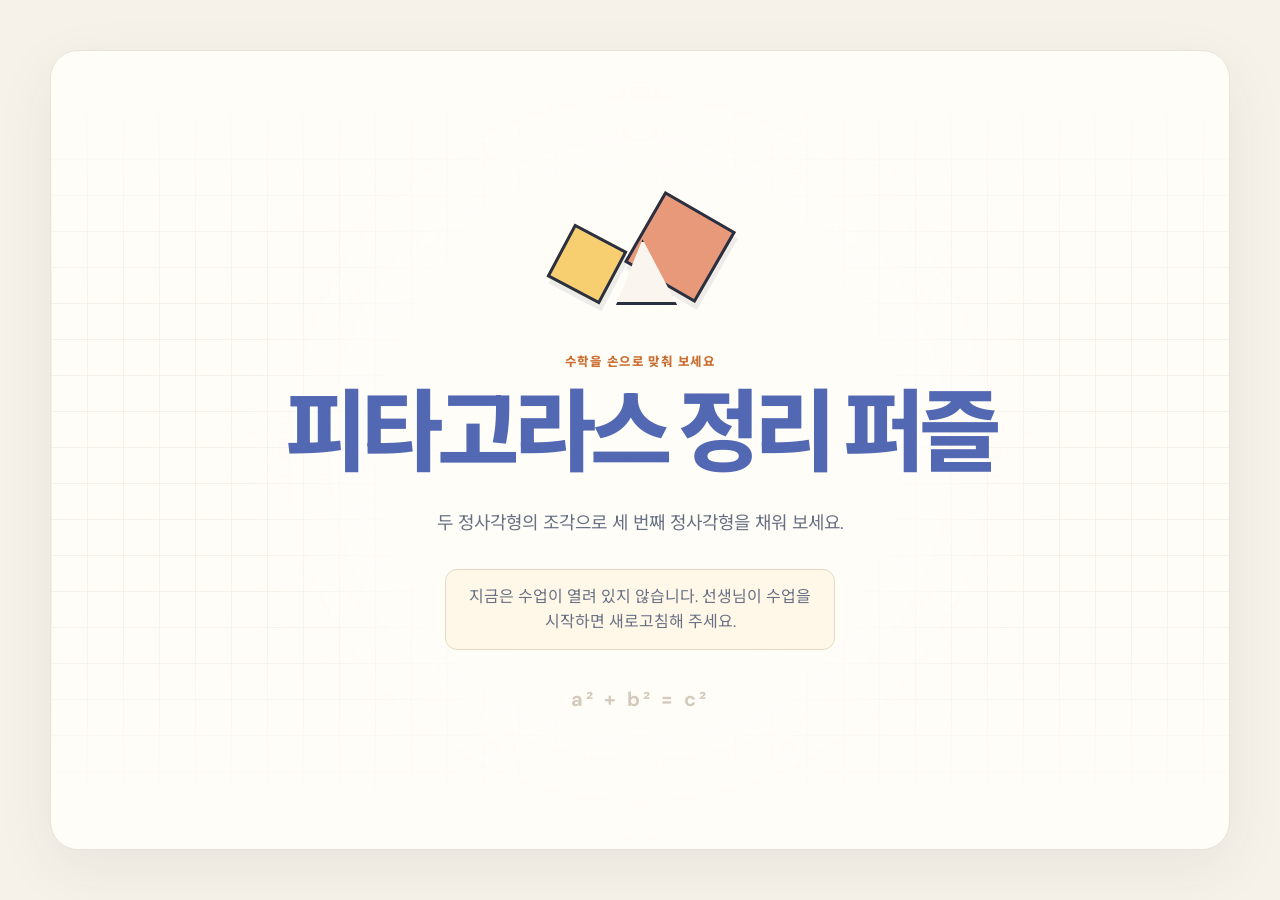
==== index.html @ e91949de "Add on-demand classroom publishing through local HTTPS tunnel" ====
<!doctype html>
<html lang="ko">
  <head>
    <meta charset="utf-8" />
    <meta name="viewport" content="width=device-width, initial-scale=1" />
    <meta name="theme-color" content="#f6f2ea" />
    <meta name="description" content="색 조각을 옮겨 피타고라스 정리를 완성하는 퍼즐 게임" />
    <title>피타고라스 정리 퍼즐</title>
    <link rel="stylesheet" href="styles.css?v=7" />
    <script src="ebs-levels.js?v=6" defer></script>
    <script src="script.js?v=7" defer></script>
    <script src="classroom.js?v=8" defer></script>
  </head>
  <body>
    <main class="app-shell">
      <section id="start-screen" class="screen start-screen" aria-labelledby="start-title">
        <div class="intro-art" aria-hidden="true">
          <span class="intro-square intro-square-small"></span>
          <span class="intro-square intro-square-large"></span>
          <span class="intro-triangle"></span>
        </div>
        <p class="eyebrow">수학을 손으로 맞춰 보세요</p>
        <h1 id="start-title">피타고라스 정리 퍼즐</h1>
        <p class="lead">두 정사각형의 조각으로 세 번째 정사각형을 채워 보세요.</p>
        <div id="role-actions" class="role-actions" hidden><button id="teacher-button" class="secondary-button" type="button">선생님</button><button id="student-button" class="primary-button" type="button">학생</button></div>
        <p id="classroom-unavailable" class="classroom-unavailable" hidden>지금은 수업이 열려 있지 않습니다. 선생님이 수업을 시작하면 새로고침해 주세요.</p>
        <p class="formula" aria-label="에이 제곱 더하기 비 제곱은 씨 제곱">a² + b² = c²</p>
      </section>

      <section id="teacher-login-screen" class="screen access-screen" aria-labelledby="teacher-login-title" hidden>
        <button class="icon-button access-back" data-back="start" type="button" aria-label="처음으로">←</button>
        <p class="eyebrow">선생님</p><h2 id="teacher-login-title">선생님 입장</h2>
        <form id="teacher-login-form" class="access-form"><label for="teacher-password">패스워드</label><input id="teacher-password" type="password" autocomplete="current-password" required /><p id="teacher-login-error" class="form-error" role="alert"></p><button class="primary-button" type="submit">확인</button></form>
      </section>

      <section id="teacher-code-screen" class="screen access-screen" aria-labelledby="teacher-code-title" hidden>
        <button id="teacher-code-logout" class="icon-button access-back" type="button" aria-label="로그아웃">←</button>
        <p class="eyebrow">수업 준비</p><h2 id="teacher-code-title">수업을 위한 숫자 네자리 코드를 생성해 주세요.</h2>
        <form id="teacher-code-form" class="access-form"><label for="teacher-code">수업 코드</label><input id="teacher-code" type="text" inputmode="numeric" pattern="[0-9]{4}" maxlength="4" autocomplete="off" placeholder="0000" required /><p id="teacher-code-error" class="form-error" role="alert"></p><button class="primary-button" type="submit">수업 시작</button></form>
      </section>

      <section id="teacher-dashboard-screen" class="screen dashboard-screen" aria-labelledby="dashboard-title" hidden>
        <header class="dashboard-header"><div><p class="eyebrow">선생님 화면</p><h2 id="dashboard-title">수업 접속 명단</h2></div><div class="dashboard-actions"><button id="change-code" class="secondary-button" type="button">새 수업 코드</button><button id="teacher-logout" class="secondary-button" type="button">로그아웃</button></div></header>
        <div class="class-code-card"><span>현재 수업 코드</span><strong id="dashboard-code">0000</strong></div>
        <p id="student-count" class="section-note" aria-live="polite">접속한 학생 0명</p>
        <ul id="student-roster" class="roster-list" aria-live="polite"></ul>
        <p id="roster-empty" class="empty-roster">학생이 코드를 입력하고 입장하면 이곳에 학번과 이름이 표시됩니다.</p>
        <p id="dashboard-error" class="form-error" role="alert"></p>
      </section>

      <section id="student-code-screen" class="screen access-screen" aria-labelledby="student-code-title" hidden>
        <button class="icon-button access-back" data-back="start" type="button" aria-label="처음으로">←</button>
        <p class="eyebrow">학생</p><h2 id="student-code-title">수업 코드를 입력해 주세요</h2>
        <form id="student-code-form" class="access-form"><label for="student-code">네 자리 숫자 코드</label><input id="student-code" type="text" inputmode="numeric" pattern="[0-9]{4}" maxlength="4" autocomplete="off" placeholder="0000" required /><p id="student-code-error" class="form-error" role="alert"></p><button class="primary-button" type="submit">다음</button></form>
      </section>

      <section id="student-name-screen" class="screen access-screen" aria-labelledby="student-name-title" hidden>
        <button class="icon-button access-back" data-back="studentCode" type="button" aria-label="코드 입력으로">←</button>
        <p class="eyebrow">학생 정보</p><h2 id="student-name-title">학번과 이름을 입력해주세요.<br />예) 20101 김대청</h2>
        <form id="student-name-form" class="access-form"><label for="student-name">학번과 이름</label><input id="student-name" type="text" maxlength="60" autocomplete="name" placeholder="20101 김대청" required /><p id="student-name-error" class="form-error" role="alert"></p><button class="primary-button" type="submit">확인</button></form>
      </section>

      <section id="select-screen" class="screen select-screen" aria-labelledby="select-title" hidden>
        <header class="screen-header">
          <button id="select-home" class="icon-button" type="button" aria-label="첫 화면으로">←</button>
          <div>
            <p class="eyebrow">아홉 가지 조각 맞추기</p>
            <h2 id="select-title">퍼즐 선택</h2>
          </div>
          <span class="header-spacer" aria-hidden="true"></span>
        </header>
        <p class="section-note">마음에 드는 조각 구성을 골라 시작하세요.</p>
        <h3 class="level-group-title">새로운 다각형 퍼즐</h3>
        <div class="level-grid" aria-label="새로운 다각형 퍼즐 목록">
          <button class="level-card" data-level="9" type="button"><span class="level-art" aria-hidden="true"></span><span class="level-label">다각형 01</span></button>
          <button class="level-card" data-level="10" type="button"><span class="level-art" aria-hidden="true"></span><span class="level-label">다각형 02</span></button>
          <button class="level-card" data-level="11" type="button"><span class="level-art" aria-hidden="true"></span><span class="level-label">다각형 03</span></button>
          <button class="level-card" data-level="12" type="button"><span class="level-art" aria-hidden="true"></span><span class="level-label">다각형 04</span></button>
          <button class="level-card" data-level="13" type="button"><span class="level-art" aria-hidden="true"></span><span class="level-label">다각형 05</span></button>
          <button class="level-card" data-level="14" type="button"><span class="level-art" aria-hidden="true"></span><span class="level-label">다각형 06</span></button>
          <button class="level-card" data-level="15" type="button"><span class="level-art" aria-hidden="true"></span><span class="level-label">다각형 07</span></button>
          <button class="level-card" data-level="16" type="button"><span class="level-art" aria-hidden="true"></span><span class="level-label">다각형 08</span></button>
          <button class="level-card" data-level="17" type="button"><span class="level-art" aria-hidden="true"></span><span class="level-label">다각형 09</span></button>
        </div>
        <h3 class="level-group-title older-levels" hidden>기존 퍼즐</h3>
        <div class="level-grid" aria-label="기존 퍼즐 목록" hidden>
          <button class="level-card" data-level="0" type="button"><span class="level-art" aria-hidden="true"></span><span class="level-label">퍼즐 01</span></button>
          <button class="level-card" data-level="1" type="button"><span class="level-art" aria-hidden="true"></span><span class="level-label">퍼즐 02</span></button>
          <button class="level-card" data-level="2" type="button"><span class="level-art" aria-hidden="true"></span><span class="level-label">퍼즐 03</span></button>
          <button class="level-card" data-level="3" type="button"><span class="level-art" aria-hidden="true"></span><span class="level-label">퍼즐 04</span></button>
          <button class="level-card" data-level="4" type="button"><span class="level-art" aria-hidden="true"></span><span class="level-label">퍼즐 05</span></button>
          <button class="level-card" data-level="5" type="button"><span class="level-art" aria-hidden="true"></span><span class="level-label">퍼즐 06</span></button>
          <button class="level-card" data-level="6" type="button"><span class="level-art" aria-hidden="true"></span><span class="level-label">퍼즐 07</span></button>
          <button class="level-card" data-level="7" type="button"><span class="level-art" aria-hidden="true"></span><span class="level-label">퍼즐 08</span></button>
          <button class="level-card" data-level="8" type="button"><span class="level-art" aria-hidden="true"></span><span class="level-label">퍼즐 09</span></button>
        </div>
      </section>

      <section id="game-screen" class="screen game-screen" aria-labelledby="game-title" hidden>
        <header class="game-toolbar">
          <div class="toolbar-group">
            <button id="game-home" class="icon-button" type="button" aria-label="첫 화면으로">←</button>
            <button id="game-levels" class="icon-button" type="button" aria-label="퍼즐 목록으로">▦</button>
          </div>
          <div class="game-heading">
            <p id="level-number" class="eyebrow">퍼즐 01</p>
            <h2 id="game-title">피타고라스 정리 퍼즐</h2>
          </div>
          <div class="toolbar-group toolbar-right">
            <span id="timer" class="timer" aria-label="경과 시간">00:00</span>
            <button id="game-reset" class="icon-button" type="button" aria-label="현재 퍼즐 다시 시작">↻</button>
          </div>
        </header>
        <p class="game-instruction">위의 색 조각을 아래 정사각형으로 끌어 놓으세요. 놓으면 방향이 자동으로 맞춰집니다.</p>
        <div class="puzzle-wrap">
          <svg id="puzzle-stage" class="puzzle-stage" viewBox="0 0 1000 700" role="img" aria-label="두 정사각형의 색 조각을 아래 빈 정사각형에 옮기는 퍼즐"></svg>
        </div>
        <p class="game-footnote">배치한 조각을 누르면 원래 위치로 돌아갑니다.</p>
        <p id="game-status" class="sr-only" aria-live="polite"></p>
      </section>
    </main>

    <dialog id="confirm-dialog" class="app-dialog" aria-labelledby="confirm-title">
      <h2 id="confirm-title">이동하시겠습니까?</h2>
      <p id="confirm-copy" class="dialog-copy"></p>
      <div class="dialog-actions">
        <button id="confirm-cancel" class="secondary-button" type="button">취소</button>
        <button id="confirm-accept" class="primary-button" type="button">이동</button>
      </div>
    </dialog>

    <dialog id="result-dialog" class="app-dialog result-dialog" aria-labelledby="result-title">
      <p class="result-symbol" aria-hidden="true">✓</p>
      <h2 id="result-title">퍼즐 완성!</h2>
      <p id="result-copy" class="dialog-copy"></p>
      <p class="result-equation">a² + b² = c²</p>
      <div class="dialog-actions">
        <button id="result-levels" class="secondary-button" type="button">다른 퍼즐</button>
        <button id="result-replay" class="primary-button" type="button">다시 하기</button>
      </div>
    </dialog>
  </body>
</html>
---- styles.css ----
@import url('https://fonts.googleapis.com/css2?family=DM+Sans:wght@400;500;600;700&family=Noto+Sans+KR:wght@400;500;600;700;800&display=swap');

:root {
  color-scheme: light;
  font-family: 'DM Sans', 'Noto Sans KR', sans-serif;
  color: #283042;
  background: #f6f2ea;
  font-synthesis: none;
  --ink: #283042;
  --muted: #687184;
  --orange: #e98643;
  --orange-dark: #ca6e31;
  --blue: #5268b3;
  --paper: #fffdf8;
  --line: #e4dfd6;
}

* { box-sizing: border-box; }

body { margin: 0; min-width: 320px; }

button, input { font: inherit; }

button { cursor: pointer; }

button:focus-visible, input:focus-visible { outline: 3px solid var(--blue); outline-offset: 3px; }

[hidden] { display: none !important; }

.app-shell { min-height: 100svh; padding: 28px; display: grid; place-items: center; }

.screen {
  width: min(1180px, 100%);
  min-height: min(800px, calc(100svh - 56px));
  background: var(--paper);
  border: 1px solid #e7e2da;
  border-radius: 28px;
  box-shadow: 0 18px 60px #37302a12;
  overflow: hidden;
}

.eyebrow { margin: 0; color: var(--orange-dark); font-size: .78rem; font-weight: 800; letter-spacing: .12em; }

.start-screen { position: relative; display: flex; flex-direction: column; align-items: center; justify-content: center; text-align: center; padding: 54px 24px; isolation: isolate; }

.start-screen::before {
  content: '';
  position: absolute;
  inset: 0;
  z-index: -2;
  background-image: linear-gradient(#e8e1d35e 1px, transparent 1px), linear-gradient(90deg, #e8e1d35e 1px, transparent 1px);
  background-size: 36px 36px;
  mask-image: linear-gradient(transparent 5%, #000 30%, #000 70%, transparent 95%);
}

.start-screen::after { content: ''; position: absolute; z-index: -1; width: min(680px, 80%); aspect-ratio: 1; border-radius: 50%; background: #fffdf8de; filter: blur(40px); }

.intro-art { position: relative; width: 192px; height: 132px; margin-bottom: 32px; }
.intro-square { position: absolute; display: block; border: 3px solid var(--ink); box-shadow: 5px 5px 0 #28304215; }
.intro-square-small { width: 60px; height: 60px; left: 13px; top: 46px; background: #f7cf70; transform: rotate(28deg); }
.intro-square-large { width: 82px; height: 82px; right: 15px; top: 18px; background: #e8997a; transform: rotate(30deg); }
.intro-triangle { position: absolute; left: 63px; top: 51px; width: 74px; height: 66px; background: #faf6ef; border: 3px solid var(--ink); clip-path: polygon(12% 100%, 95% 100%, 48% 0); }

.start-screen h1 { margin: 12px 0 0; color: var(--blue); font-size: clamp(3.1rem, 7vw, 5.6rem); line-height: 1.16; letter-spacing: -.065em; font-weight: 800; }
.lead { max-width: 460px; color: var(--muted); font-size: clamp(.98rem, 2vw, 1.12rem); line-height: 1.7; margin: 22px 0 30px; }
.formula { margin: 36px 0 0; color: #d4cabc; font-size: 1.25rem; font-weight: 700; letter-spacing: .15em; }

.primary-button, .secondary-button { border-radius: 12px; padding: 12px 23px; border: 1px solid transparent; min-height: 48px; font-weight: 800; transition: transform .15s, background .15s, box-shadow .15s; }
.primary-button { color: white; background: var(--orange); box-shadow: 0 5px 0 var(--orange-dark); }
.primary-button:hover { background: #ed9252; transform: translateY(-2px); }
.primary-button:active { transform: translateY(3px); box-shadow: 0 2px 0 var(--orange-dark); }
.secondary-button { color: var(--ink); background: #f2eee7; border-color: #e6ded3; }
.secondary-button:hover { background: #eae5dc; }
.start-screen .primary-button { min-width: 190px; font-size: 1.1rem; }
.start-screen .primary-button span { margin-left: 16px; }
.role-actions { display: flex; justify-content: center; gap: 12px; width: min(100%, 400px); }
.role-actions button { flex: 1; font-size: 1.08rem; }
.classroom-unavailable { max-width: 390px; margin: 0; padding: 14px 18px; border: 1px solid #e5d9c6; border-radius: 12px; background: #fff8e9; color: var(--muted); line-height: 1.6; }
.access-screen { position: relative; display: flex; flex-direction: column; align-items: center; justify-content: center; padding: 70px 24px; text-align: center; }
.access-back { position: absolute; top: 26px; left: 26px; }
.access-screen h2 { max-width: 560px; margin: 10px 0 26px; font-size: clamp(1.55rem, 4vw, 2.5rem); line-height: 1.35; letter-spacing: -.055em; }
.access-form { width: min(100%, 380px); display: flex; flex-direction: column; gap: 10px; text-align: left; }
.access-form label { font-weight: 800; }
.access-form input { width: 100%; min-height: 54px; border: 1px solid #d8d2c9; border-radius: 12px; padding: 12px 16px; background: #fff; color: var(--ink); font-size: 1.1rem; }
.access-form button { margin-top: 8px; }
.form-error { min-height: 1.3em; margin: 0; color: #b83b3b; font-size: .88rem; }
.dashboard-screen { padding: 42px clamp(18px, 5vw, 60px); }
.dashboard-header { display: flex; align-items: center; justify-content: space-between; gap: 20px; }
.dashboard-actions { display: flex; gap: 8px; }
.dashboard-header h2 { margin: 4px 0 0; font-size: clamp(1.8rem, 4vw, 2.8rem); letter-spacing: -.06em; }
.class-code-card { display: flex; align-items: center; justify-content: space-between; gap: 20px; margin: 35px 0 25px; padding: 18px 24px; border-radius: 18px; background: #fff1dd; color: #88531f; font-weight: 700; }
.class-code-card strong { font-size: clamp(1.8rem, 5vw, 3rem); letter-spacing: .12em; font-variant-numeric: tabular-nums; }
.dashboard-screen .section-note { text-align: left; margin: 0 0 15px; font-weight: 700; }
.roster-list { display: grid; grid-template-columns: repeat(auto-fill, minmax(190px, 1fr)); gap: 12px; margin: 0; padding: 0; list-style: none; }
.roster-list li { padding: 16px 18px; border: 1px solid var(--line); border-radius: 12px; background: #fff; font-weight: 700; overflow-wrap: anywhere; }
.empty-roster { padding: 36px 22px; border: 1px dashed #d4c7b8; border-radius: 16px; color: var(--muted); text-align: center; }

.select-screen { padding: 36px 50px 52px; }
.screen-header { display: grid; grid-template-columns: 48px 1fr 48px; align-items: center; gap: 18px; text-align: center; }
.screen-header h2 { margin: 3px 0 0; font-size: clamp(1.8rem, 4vw, 2.6rem); letter-spacing: -.06em; }
.section-note { text-align: center; color: var(--muted); margin: 16px 0 30px; }
.level-group-title { margin: 0 0 14px; color: var(--blue); font-size: 1.08rem; letter-spacing: -.04em; }
.older-levels { margin-top: 36px; }
.icon-button { display: inline-grid; place-items: center; width: 48px; height: 48px; border: 1px solid #edcaa9; border-radius: 12px; background: #fff6ea; color: var(--orange-dark); font-size: 1.65rem; font-weight: 700; line-height: 1; box-shadow: 0 3px 0 #f1dbc6; }
.icon-button:hover { background: #ffe8d0; }
.level-grid { display: grid; grid-template-columns: repeat(3, minmax(0, 1fr)); gap: 18px; }
.level-card { min-width: 0; padding: 12px 12px 15px; border: 1px solid var(--line); border-radius: 18px; background: #fff; color: var(--ink); box-shadow: 0 5px 0 #eae4da; transition: transform .18s, box-shadow .18s, border-color .18s; }
.level-card:hover { transform: translateY(-4px); border-color: var(--orange); box-shadow: 0 9px 0 #f0ded0; }
.level-card:active { transform: translateY(2px); box-shadow: 0 2px 0 #eae4da; }
.level-art { display: block; width: 100%; aspect-ratio: 2 / 1; border-radius: 11px; background: #faf9f5; overflow: hidden; }
.level-art svg { display: block; width: 100%; height: 100%; }
.level-label { display: block; margin-top: 11px; text-align: center; font-size: .95rem; font-weight: 800; }

.game-screen { display: flex; flex-direction: column; padding: 0 0 24px; }
.game-toolbar { display: grid; grid-template-columns: 1fr 1.3fr 1fr; align-items: center; gap: 12px; padding: 15px 22px; background: #f4c27a; border-bottom: 1px solid #e7af64; }
.toolbar-group { display: flex; align-items: center; gap: 9px; }
.toolbar-right { justify-content: flex-end; }
.game-toolbar .icon-button { width: 43px; height: 43px; background: #fff9ed; border-color: #f3dfbb; box-shadow: 0 2px 0 #d69855; font-size: 1.45rem; }
.game-heading { text-align: center; }
.game-heading .eyebrow { color: #855527; font-size: .7rem; }
.game-heading h2 { margin: 0; font-size: clamp(.9rem, 1.9vw, 1.2rem); letter-spacing: -.04em; }
.timer { display: inline-grid; place-items: center; min-width: 77px; min-height: 42px; padding: 0 8px; color: #845028; background: #fff9ed; border: 1px solid #f3dfbb; border-radius: 10px; font-weight: 800; font-variant-numeric: tabular-nums; }
.game-instruction, .game-footnote { text-align: center; color: var(--muted); line-height: 1.5; font-size: .91rem; }
.game-instruction { margin: 18px 16px 0; }
.game-footnote { margin: 8px 16px 0; font-size: .78rem; }
.puzzle-wrap { width: min(100%, 850px); margin: auto; padding: 5px 22px 0; }
.puzzle-stage { display: block; width: 100%; height: auto; touch-action: none; user-select: none; -webkit-user-select: none; }
.source-piece { cursor: grab; filter: drop-shadow(0 2px 1px #39342e2b); }
.source-piece:active, .source-piece.is-dragging { cursor: grabbing; filter: drop-shadow(0 10px 7px #39342e4a); }
.source-piece.near-target { opacity: .28; }
.exact-grid path { fill: none; stroke: #d9e0e3; stroke-width: 1.5; stroke-dasharray: 5 5; }
.exact-target { fill: #fff; stroke: #b7b7b7; stroke-width: 2.5; filter: drop-shadow(2px 5px 4px #0002); }
.exact-right-angle { fill: none; stroke: #e34d53; stroke-width: 3.5; stroke-linecap: square; stroke-linejoin: miter; pointer-events: none; }
.source-piece path { stroke: #fffdf8; stroke-width: 3; stroke-linejoin: round; }
.placed-piece { cursor: pointer; }
.placed-piece path { stroke: #fffdf8; stroke-width: 3; stroke-linejoin: round; }
.exact-piece path { stroke: #92632d; stroke-width: 4; stroke-linejoin: round; }
.target-cell { fill: #f8f6f1; stroke: #ded9d0; stroke-width: 1; }
.preview-cell { fill: #7a92ca66; stroke: #5268b3; stroke-width: 2; }
.preview-polygon { opacity: .82; stroke: #5268b3; stroke-width: 3; stroke-linejoin: round; filter: drop-shadow(0 2px 5px #5268b377); }

.app-dialog { width: min(430px, calc(100% - 28px)); max-height: calc(100svh - 28px); overflow: auto; padding: 30px; border: 1px solid var(--line); border-radius: 20px; box-shadow: 0 24px 70px #20202a3d; color: var(--ink); background: var(--paper); }
.app-dialog::backdrop { background: #1d26317a; backdrop-filter: blur(3px); }
.app-dialog h2 { margin: 5px 0 10px; letter-spacing: -.05em; font-size: 1.65rem; }
.dialog-copy { color: var(--muted); line-height: 1.6; margin: 0 0 20px; }
.field-label { display: block; font-weight: 700; margin-bottom: 7px; }
.app-dialog input { width: 100%; padding: 12px 14px; border: 1px solid #d8d2c9; border-radius: 10px; background: #fff; color: var(--ink); }
.field-help { margin: 8px 0 0; color: var(--muted); font-size: .78rem; }
.dialog-actions { display: flex; justify-content: flex-end; gap: 10px; margin-top: 25px; }
.dialog-actions button { flex: 1; }
.result-dialog { text-align: center; }
.result-symbol { display: inline-grid; place-items: center; width: 58px; height: 58px; margin: 0 0 12px; border-radius: 50%; background: #dff2e3; color: #31844e; font-size: 2rem; font-weight: 800; }
.result-equation { margin: 8px 0; color: var(--blue); font-size: 1.4rem; font-weight: 800; }

.sr-only { position: absolute; width: 1px; height: 1px; padding: 0; margin: -1px; overflow: hidden; clip: rect(0, 0, 0, 0); white-space: nowrap; border: 0; }

@media (max-width: 700px) {
  .dashboard-header { align-items: flex-start; }
  .dashboard-actions { flex-direction: column; }
  .dashboard-actions button { min-height: 40px; padding: 7px 10px; font-size: .77rem; }
  .app-shell { display: block; padding: 0; }
  .screen { width: 100%; min-height: 100svh; border: 0; border-radius: 0; box-shadow: none; }
  .select-screen { padding: 24px 14px 36px; }
  .level-grid { gap: 8px; }
  .level-card { padding: 5px 5px 9px; border-radius: 12px; box-shadow: 0 3px 0 #eae4da; }
  .level-art { aspect-ratio: 1.15 / 1; }
  .level-label { margin-top: 7px; font-size: .75rem; }
  .section-note { margin: 13px 0 22px; font-size: .86rem; }
  .level-group-title { margin-bottom: 10px; padding-left: 3px; font-size: .95rem; }
  .older-levels { margin-top: 27px; }
  .game-toolbar { grid-template-columns: auto 1fr auto; padding: 10px 9px; gap: 5px; }
  .toolbar-group { gap: 5px; }
  .game-toolbar .icon-button { width: 35px; height: 35px; border-radius: 8px; font-size: 1.16rem; }
  .game-heading h2 { display: none; }
  .game-heading .eyebrow { font-size: .75rem; }
  .timer { min-width: 58px; min-height: 35px; padding: 0 5px; font-size: .78rem; }
  .game-instruction { font-size: .82rem; margin-top: 13px; }
  .puzzle-wrap { width: 100%; padding: 0 5px; }
  .game-footnote { margin-top: 0; }
}

@media (max-width: 390px) {
  .screen-header { grid-template-columns: 42px 1fr 42px; }
  .screen-header .icon-button { width: 42px; height: 42px; }
  .level-label { font-size: .7rem; }
}

@media (prefers-reduced-motion: reduce) {
  *, *::before, *::after { scroll-behavior: auto !important; transition-duration: .01ms !important; animation-duration: .01ms !important; }
}
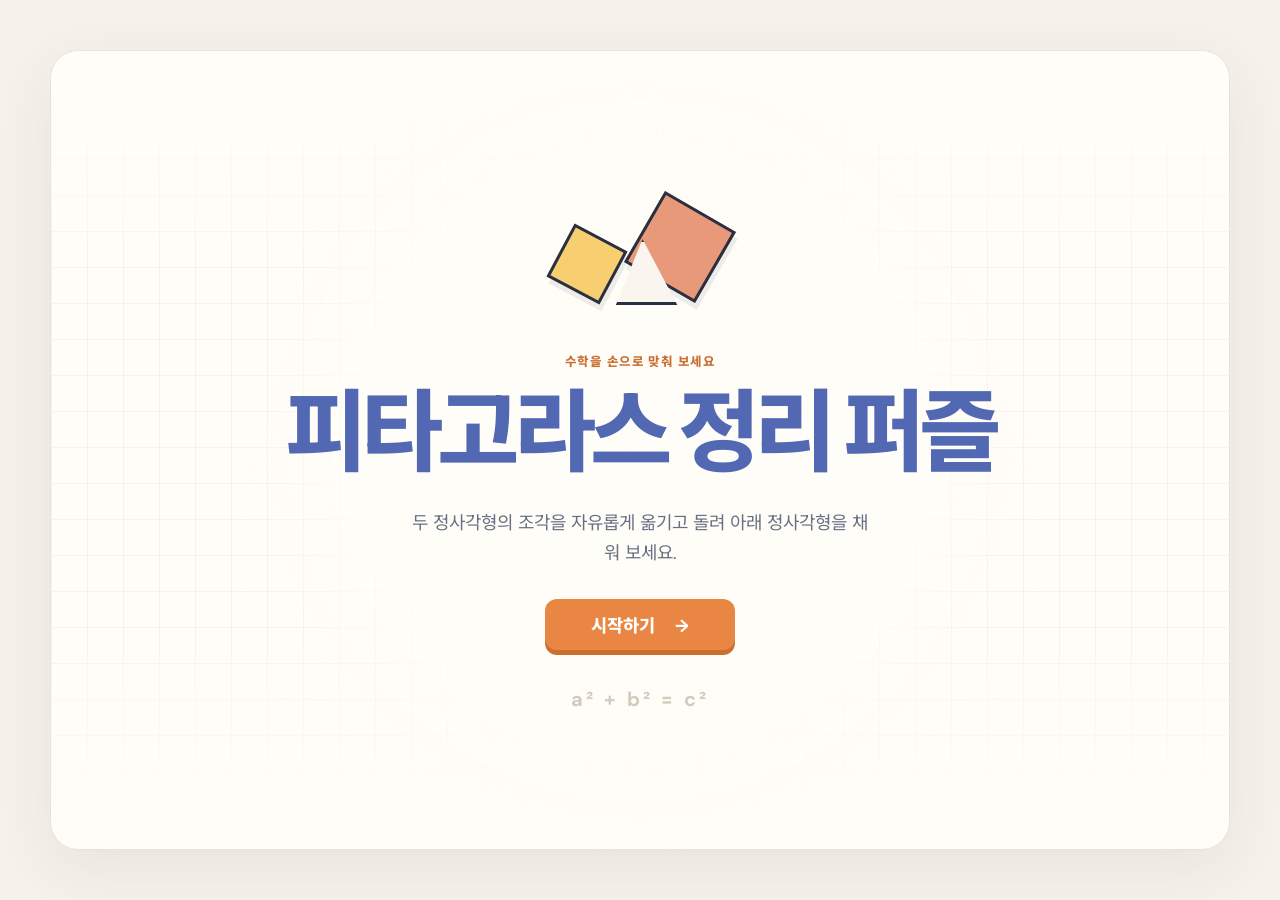
==== commit aa6b744d: "Build manual polygon puzzle and Drive submissions" ====
--- a/index.html
+++ b/index.html
@@ -4,12 +4,12 @@
     <meta charset="utf-8" />
     <meta name="viewport" content="width=device-width, initial-scale=1" />
     <meta name="theme-color" content="#f6f2ea" />
-    <meta name="description" content="색 조각을 옮겨 피타고라스 정리를 완성하는 퍼즐 게임" />
+    <meta name="description" content="조각을 직접 옮기고 돌려 피타고라스 정리를 완성하는 퍼즐" />
     <title>피타고라스 정리 퍼즐</title>
-    <link rel="stylesheet" href="styles.css?v=7" />
+    <link rel="stylesheet" href="styles.css?v=9" />
     <script src="ebs-levels.js?v=6" defer></script>
-    <script src="script.js?v=7" defer></script>
-    <script src="classroom.js?v=8" defer></script>
+    <script src="submission-config.js?v=1" defer></script>
+    <script src="script.js?v=9" defer></script>
   </head>
   <body>
     <main class="app-shell">
@@ -21,69 +21,19 @@
         </div>
         <p class="eyebrow">수학을 손으로 맞춰 보세요</p>
         <h1 id="start-title">피타고라스 정리 퍼즐</h1>
-        <p class="lead">두 정사각형의 조각으로 세 번째 정사각형을 채워 보세요.</p>
-        <div id="role-actions" class="role-actions" hidden><button id="teacher-button" class="secondary-button" type="button">선생님</button><button id="student-button" class="primary-button" type="button">학생</button></div>
-        <p id="classroom-unavailable" class="classroom-unavailable" hidden>지금은 수업이 열려 있지 않습니다. 선생님이 수업을 시작하면 새로고침해 주세요.</p>
+        <p class="lead">두 정사각형의 조각을 자유롭게 옮기고 돌려 아래 정사각형을 채워 보세요.</p>
+        <button id="start-button" class="primary-button" type="button">시작하기 <span aria-hidden="true">→</span></button>
         <p class="formula" aria-label="에이 제곱 더하기 비 제곱은 씨 제곱">a² + b² = c²</p>
-      </section>
-
-      <section id="teacher-login-screen" class="screen access-screen" aria-labelledby="teacher-login-title" hidden>
-        <button class="icon-button access-back" data-back="start" type="button" aria-label="처음으로">←</button>
-        <p class="eyebrow">선생님</p><h2 id="teacher-login-title">선생님 입장</h2>
-        <form id="teacher-login-form" class="access-form"><label for="teacher-password">패스워드</label><input id="teacher-password" type="password" autocomplete="current-password" required /><p id="teacher-login-error" class="form-error" role="alert"></p><button class="primary-button" type="submit">확인</button></form>
-      </section>
-
-      <section id="teacher-code-screen" class="screen access-screen" aria-labelledby="teacher-code-title" hidden>
-        <button id="teacher-code-logout" class="icon-button access-back" type="button" aria-label="로그아웃">←</button>
-        <p class="eyebrow">수업 준비</p><h2 id="teacher-code-title">수업을 위한 숫자 네자리 코드를 생성해 주세요.</h2>
-        <form id="teacher-code-form" class="access-form"><label for="teacher-code">수업 코드</label><input id="teacher-code" type="text" inputmode="numeric" pattern="[0-9]{4}" maxlength="4" autocomplete="off" placeholder="0000" required /><p id="teacher-code-error" class="form-error" role="alert"></p><button class="primary-button" type="submit">수업 시작</button></form>
-      </section>
-
-      <section id="teacher-dashboard-screen" class="screen dashboard-screen" aria-labelledby="dashboard-title" hidden>
-        <header class="dashboard-header"><div><p class="eyebrow">선생님 화면</p><h2 id="dashboard-title">수업 접속 명단</h2></div><div class="dashboard-actions"><button id="change-code" class="secondary-button" type="button">새 수업 코드</button><button id="teacher-logout" class="secondary-button" type="button">로그아웃</button></div></header>
-        <div class="class-code-card"><span>현재 수업 코드</span><strong id="dashboard-code">0000</strong></div>
-        <p id="student-count" class="section-note" aria-live="polite">접속한 학생 0명</p>
-        <ul id="student-roster" class="roster-list" aria-live="polite"></ul>
-        <p id="roster-empty" class="empty-roster">학생이 코드를 입력하고 입장하면 이곳에 학번과 이름이 표시됩니다.</p>
-        <p id="dashboard-error" class="form-error" role="alert"></p>
-      </section>
-
-      <section id="student-code-screen" class="screen access-screen" aria-labelledby="student-code-title" hidden>
-        <button class="icon-button access-back" data-back="start" type="button" aria-label="처음으로">←</button>
-        <p class="eyebrow">학생</p><h2 id="student-code-title">수업 코드를 입력해 주세요</h2>
-        <form id="student-code-form" class="access-form"><label for="student-code">네 자리 숫자 코드</label><input id="student-code" type="text" inputmode="numeric" pattern="[0-9]{4}" maxlength="4" autocomplete="off" placeholder="0000" required /><p id="student-code-error" class="form-error" role="alert"></p><button class="primary-button" type="submit">다음</button></form>
-      </section>
-
-      <section id="student-name-screen" class="screen access-screen" aria-labelledby="student-name-title" hidden>
-        <button class="icon-button access-back" data-back="studentCode" type="button" aria-label="코드 입력으로">←</button>
-        <p class="eyebrow">학생 정보</p><h2 id="student-name-title">학번과 이름을 입력해주세요.<br />예) 20101 김대청</h2>
-        <form id="student-name-form" class="access-form"><label for="student-name">학번과 이름</label><input id="student-name" type="text" maxlength="60" autocomplete="name" placeholder="20101 김대청" required /><p id="student-name-error" class="form-error" role="alert"></p><button class="primary-button" type="submit">확인</button></form>
       </section>
 
       <section id="select-screen" class="screen select-screen" aria-labelledby="select-title" hidden>
         <header class="screen-header">
           <button id="select-home" class="icon-button" type="button" aria-label="첫 화면으로">←</button>
-          <div>
-            <p class="eyebrow">아홉 가지 조각 맞추기</p>
-            <h2 id="select-title">퍼즐 선택</h2>
-          </div>
+          <div><p class="eyebrow">아홉 가지 조각 맞추기</p><h2 id="select-title">퍼즐 선택</h2></div>
           <span class="header-spacer" aria-hidden="true"></span>
         </header>
-        <p class="section-note">마음에 드는 조각 구성을 골라 시작하세요.</p>
-        <h3 class="level-group-title">새로운 다각형 퍼즐</h3>
-        <div class="level-grid" aria-label="새로운 다각형 퍼즐 목록">
-          <button class="level-card" data-level="9" type="button"><span class="level-art" aria-hidden="true"></span><span class="level-label">다각형 01</span></button>
-          <button class="level-card" data-level="10" type="button"><span class="level-art" aria-hidden="true"></span><span class="level-label">다각형 02</span></button>
-          <button class="level-card" data-level="11" type="button"><span class="level-art" aria-hidden="true"></span><span class="level-label">다각형 03</span></button>
-          <button class="level-card" data-level="12" type="button"><span class="level-art" aria-hidden="true"></span><span class="level-label">다각형 04</span></button>
-          <button class="level-card" data-level="13" type="button"><span class="level-art" aria-hidden="true"></span><span class="level-label">다각형 05</span></button>
-          <button class="level-card" data-level="14" type="button"><span class="level-art" aria-hidden="true"></span><span class="level-label">다각형 06</span></button>
-          <button class="level-card" data-level="15" type="button"><span class="level-art" aria-hidden="true"></span><span class="level-label">다각형 07</span></button>
-          <button class="level-card" data-level="16" type="button"><span class="level-art" aria-hidden="true"></span><span class="level-label">다각형 08</span></button>
-          <button class="level-card" data-level="17" type="button"><span class="level-art" aria-hidden="true"></span><span class="level-label">다각형 09</span></button>
-        </div>
-        <h3 class="level-group-title older-levels" hidden>기존 퍼즐</h3>
-        <div class="level-grid" aria-label="기존 퍼즐 목록" hidden>
+        <p class="section-note">퍼즐을 골라 조각을 직접 배치해 보세요.</p>
+        <div class="level-grid" aria-label="퍼즐 목록">
           <button class="level-card" data-level="0" type="button"><span class="level-art" aria-hidden="true"></span><span class="level-label">퍼즐 01</span></button>
           <button class="level-card" data-level="1" type="button"><span class="level-art" aria-hidden="true"></span><span class="level-label">퍼즐 02</span></button>
           <button class="level-card" data-level="2" type="button"><span class="level-art" aria-hidden="true"></span><span class="level-label">퍼즐 03</span></button>
@@ -98,24 +48,21 @@
 
       <section id="game-screen" class="screen game-screen" aria-labelledby="game-title" hidden>
         <header class="game-toolbar">
-          <div class="toolbar-group">
-            <button id="game-home" class="icon-button" type="button" aria-label="첫 화면으로">←</button>
-            <button id="game-levels" class="icon-button" type="button" aria-label="퍼즐 목록으로">▦</button>
-          </div>
-          <div class="game-heading">
-            <p id="level-number" class="eyebrow">퍼즐 01</p>
-            <h2 id="game-title">피타고라스 정리 퍼즐</h2>
-          </div>
-          <div class="toolbar-group toolbar-right">
-            <span id="timer" class="timer" aria-label="경과 시간">00:00</span>
-            <button id="game-reset" class="icon-button" type="button" aria-label="현재 퍼즐 다시 시작">↻</button>
-          </div>
+          <div class="toolbar-group"><button id="game-levels" class="icon-button" type="button" aria-label="퍼즐 목록으로">←</button></div>
+          <div class="game-heading"><p id="level-number" class="eyebrow">퍼즐 01</p><h2 id="game-title">피타고라스 정리 퍼즐</h2></div>
+          <div class="toolbar-group toolbar-right"><span id="timer" class="timer" aria-label="경과 시간">00:00</span><button id="game-reset" class="icon-button" type="button" aria-label="현재 퍼즐 다시 시작">↻</button></div>
         </header>
-        <p class="game-instruction">위의 색 조각을 아래 정사각형으로 끌어 놓으세요. 놓으면 방향이 자동으로 맞춰집니다.</p>
-        <div class="puzzle-wrap">
-          <svg id="puzzle-stage" class="puzzle-stage" viewBox="0 0 1000 700" role="img" aria-label="두 정사각형의 색 조각을 아래 빈 정사각형에 옮기는 퍼즐"></svg>
+        <p class="game-instruction">조각을 누른 채 끌어서 이동하세요. 조각을 선택한 뒤 아래 버튼으로 직접 회전할 수 있습니다.</p>
+        <div class="puzzle-wrap"><svg id="puzzle-stage" class="puzzle-stage" viewBox="-325 -280 650 720" role="img" aria-label="색 조각을 자유롭게 움직여 아래 정사각형을 채우는 퍼즐"></svg></div>
+        <div class="piece-controls" aria-label="선택한 조각 조정">
+          <span id="selected-piece-label" class="selected-piece-label">조각을 선택하세요</span>
+          <button id="rotate-left" class="secondary-button" type="button" disabled>↶ 15°</button>
+          <button id="rotate-left-fine" class="secondary-button fine-rotate" type="button" disabled>↶ 1°</button>
+          <button id="rotate-right-fine" class="secondary-button fine-rotate" type="button" disabled>1° ↷</button>
+          <button id="rotate-right" class="secondary-button" type="button" disabled>15° ↷</button>
         </div>
-        <p class="game-footnote">배치한 조각을 누르면 원래 위치로 돌아갑니다.</p>
+        <p class="game-footnote">선택한 조각은 방향키로 조금씩 이동할 수 있습니다. 스냅과 자동 완성 판정은 없습니다.</p>
+        <button id="submit-button" class="primary-button submit-button" type="button">현재 퍼즐 제출하기</button>
         <p id="game-status" class="sr-only" aria-live="polite"></p>
       </section>
     </main>
@@ -123,21 +70,24 @@
     <dialog id="confirm-dialog" class="app-dialog" aria-labelledby="confirm-title">
       <h2 id="confirm-title">이동하시겠습니까?</h2>
       <p id="confirm-copy" class="dialog-copy"></p>
-      <div class="dialog-actions">
-        <button id="confirm-cancel" class="secondary-button" type="button">취소</button>
-        <button id="confirm-accept" class="primary-button" type="button">이동</button>
-      </div>
+      <div class="dialog-actions"><button id="confirm-cancel" class="secondary-button" type="button">취소</button><button id="confirm-accept" class="primary-button" type="button">이동</button></div>
     </dialog>
 
-    <dialog id="result-dialog" class="app-dialog result-dialog" aria-labelledby="result-title">
-      <p class="result-symbol" aria-hidden="true">✓</p>
-      <h2 id="result-title">퍼즐 완성!</h2>
-      <p id="result-copy" class="dialog-copy"></p>
-      <p class="result-equation">a² + b² = c²</p>
-      <div class="dialog-actions">
-        <button id="result-levels" class="secondary-button" type="button">다른 퍼즐</button>
-        <button id="result-replay" class="primary-button" type="button">다시 하기</button>
-      </div>
+    <dialog id="submit-dialog" class="app-dialog" aria-labelledby="submit-title">
+      <h2 id="submit-title">퍼즐 제출</h2>
+      <p class="dialog-copy">현재 퍼즐 영역을 이미지로 제출합니다. 제출할 때마다 학번을 입력해 주세요.</p>
+      <form id="submit-form">
+        <label class="field-label" for="student-number">학번</label>
+        <input id="student-number" type="text" inputmode="numeric" pattern="[0-9]{1,12}" maxlength="12" autocomplete="off" placeholder="예) 20101" required />
+        <p id="submit-file-name" class="field-help"></p><p id="submit-error" class="form-error" role="alert"></p>
+        <div class="dialog-actions"><button id="submit-cancel" class="secondary-button" type="button">취소</button><button id="submit-confirm" class="primary-button" type="submit">드라이브에 제출</button></div>
+      </form>
+    </dialog>
+
+    <dialog id="submitted-dialog" class="app-dialog result-dialog" aria-labelledby="submitted-title">
+      <p class="result-symbol" aria-hidden="true">✓</p><h2 id="submitted-title">제출 완료</h2>
+      <p id="submitted-copy" class="dialog-copy"></p>
+      <div class="dialog-actions"><button id="submitted-close" class="primary-button" type="button">퍼즐로 돌아가기</button></div>
     </dialog>
   </body>
 </html>
--- a/styles.css
+++ b/styles.css
@@ -18,6 +18,10 @@
 * { box-sizing: border-box; }
 
 body { margin: 0; min-width: 320px; }
+.upload-wait-page { min-height: 100svh; display: grid; place-items: center; padding: 24px; }
+.upload-wait-card { max-width: 450px; padding: 32px; border: 1px solid var(--line); border-radius: 20px; background: var(--paper); box-shadow: 0 18px 60px #37302a12; }
+.upload-wait-card h1 { margin: 0 0 12px; font-size: 1.5rem; }
+.upload-wait-card p { margin: 0; color: var(--muted); line-height: 1.6; }
 
 button, input { font: inherit; }
 
@@ -73,34 +77,20 @@
 .secondary-button:hover { background: #eae5dc; }
 .start-screen .primary-button { min-width: 190px; font-size: 1.1rem; }
 .start-screen .primary-button span { margin-left: 16px; }
-.role-actions { display: flex; justify-content: center; gap: 12px; width: min(100%, 400px); }
-.role-actions button { flex: 1; font-size: 1.08rem; }
-.classroom-unavailable { max-width: 390px; margin: 0; padding: 14px 18px; border: 1px solid #e5d9c6; border-radius: 12px; background: #fff8e9; color: var(--muted); line-height: 1.6; }
-.access-screen { position: relative; display: flex; flex-direction: column; align-items: center; justify-content: center; padding: 70px 24px; text-align: center; }
-.access-back { position: absolute; top: 26px; left: 26px; }
-.access-screen h2 { max-width: 560px; margin: 10px 0 26px; font-size: clamp(1.55rem, 4vw, 2.5rem); line-height: 1.35; letter-spacing: -.055em; }
-.access-form { width: min(100%, 380px); display: flex; flex-direction: column; gap: 10px; text-align: left; }
-.access-form label { font-weight: 800; }
-.access-form input { width: 100%; min-height: 54px; border: 1px solid #d8d2c9; border-radius: 12px; padding: 12px 16px; background: #fff; color: var(--ink); font-size: 1.1rem; }
-.access-form button { margin-top: 8px; }
+.piece-controls { display: flex; align-items: center; justify-content: center; flex-wrap: wrap; gap: 8px; padding: 0 16px; }
+.selected-piece-label { min-width: 115px; color: var(--blue); font-weight: 800; text-align: center; }
+.piece-controls button { min-height: 42px; padding: 8px 14px; }
+.piece-controls button:disabled, .submit-button:disabled { cursor: not-allowed; opacity: .45; box-shadow: none; transform: none; }
+.source-piece.is-selected > path { filter: drop-shadow(0 3px 5px #5268b388); }
+.rotation-ui circle { cursor: alias; }
+.submit-button { align-self: center; margin-top: 16px; }
+.game-footnote { margin-top: 12px; }
 .form-error { min-height: 1.3em; margin: 0; color: #b83b3b; font-size: .88rem; }
-.dashboard-screen { padding: 42px clamp(18px, 5vw, 60px); }
-.dashboard-header { display: flex; align-items: center; justify-content: space-between; gap: 20px; }
-.dashboard-actions { display: flex; gap: 8px; }
-.dashboard-header h2 { margin: 4px 0 0; font-size: clamp(1.8rem, 4vw, 2.8rem); letter-spacing: -.06em; }
-.class-code-card { display: flex; align-items: center; justify-content: space-between; gap: 20px; margin: 35px 0 25px; padding: 18px 24px; border-radius: 18px; background: #fff1dd; color: #88531f; font-weight: 700; }
-.class-code-card strong { font-size: clamp(1.8rem, 5vw, 3rem); letter-spacing: .12em; font-variant-numeric: tabular-nums; }
-.dashboard-screen .section-note { text-align: left; margin: 0 0 15px; font-weight: 700; }
-.roster-list { display: grid; grid-template-columns: repeat(auto-fill, minmax(190px, 1fr)); gap: 12px; margin: 0; padding: 0; list-style: none; }
-.roster-list li { padding: 16px 18px; border: 1px solid var(--line); border-radius: 12px; background: #fff; font-weight: 700; overflow-wrap: anywhere; }
-.empty-roster { padding: 36px 22px; border: 1px dashed #d4c7b8; border-radius: 16px; color: var(--muted); text-align: center; }
 
 .select-screen { padding: 36px 50px 52px; }
 .screen-header { display: grid; grid-template-columns: 48px 1fr 48px; align-items: center; gap: 18px; text-align: center; }
 .screen-header h2 { margin: 3px 0 0; font-size: clamp(1.8rem, 4vw, 2.6rem); letter-spacing: -.06em; }
 .section-note { text-align: center; color: var(--muted); margin: 16px 0 30px; }
-.level-group-title { margin: 0 0 14px; color: var(--blue); font-size: 1.08rem; letter-spacing: -.04em; }
-.older-levels { margin-top: 36px; }
 .icon-button { display: inline-grid; place-items: center; width: 48px; height: 48px; border: 1px solid #edcaa9; border-radius: 12px; background: #fff6ea; color: var(--orange-dark); font-size: 1.65rem; font-weight: 700; line-height: 1; box-shadow: 0 3px 0 #f1dbc6; }
 .icon-button:hover { background: #ffe8d0; }
 .level-grid { display: grid; grid-template-columns: repeat(3, minmax(0, 1fr)); gap: 18px; }
@@ -127,17 +117,6 @@
 .puzzle-stage { display: block; width: 100%; height: auto; touch-action: none; user-select: none; -webkit-user-select: none; }
 .source-piece { cursor: grab; filter: drop-shadow(0 2px 1px #39342e2b); }
 .source-piece:active, .source-piece.is-dragging { cursor: grabbing; filter: drop-shadow(0 10px 7px #39342e4a); }
-.source-piece.near-target { opacity: .28; }
-.exact-grid path { fill: none; stroke: #d9e0e3; stroke-width: 1.5; stroke-dasharray: 5 5; }
-.exact-target { fill: #fff; stroke: #b7b7b7; stroke-width: 2.5; filter: drop-shadow(2px 5px 4px #0002); }
-.exact-right-angle { fill: none; stroke: #e34d53; stroke-width: 3.5; stroke-linecap: square; stroke-linejoin: miter; pointer-events: none; }
-.source-piece path { stroke: #fffdf8; stroke-width: 3; stroke-linejoin: round; }
-.placed-piece { cursor: pointer; }
-.placed-piece path { stroke: #fffdf8; stroke-width: 3; stroke-linejoin: round; }
-.exact-piece path { stroke: #92632d; stroke-width: 4; stroke-linejoin: round; }
-.target-cell { fill: #f8f6f1; stroke: #ded9d0; stroke-width: 1; }
-.preview-cell { fill: #7a92ca66; stroke: #5268b3; stroke-width: 2; }
-.preview-polygon { opacity: .82; stroke: #5268b3; stroke-width: 3; stroke-linejoin: round; filter: drop-shadow(0 2px 5px #5268b377); }
 
 .app-dialog { width: min(430px, calc(100% - 28px)); max-height: calc(100svh - 28px); overflow: auto; padding: 30px; border: 1px solid var(--line); border-radius: 20px; box-shadow: 0 24px 70px #20202a3d; color: var(--ink); background: var(--paper); }
 .app-dialog::backdrop { background: #1d26317a; backdrop-filter: blur(3px); }
@@ -155,9 +134,6 @@
 .sr-only { position: absolute; width: 1px; height: 1px; padding: 0; margin: -1px; overflow: hidden; clip: rect(0, 0, 0, 0); white-space: nowrap; border: 0; }
 
 @media (max-width: 700px) {
-  .dashboard-header { align-items: flex-start; }
-  .dashboard-actions { flex-direction: column; }
-  .dashboard-actions button { min-height: 40px; padding: 7px 10px; font-size: .77rem; }
   .app-shell { display: block; padding: 0; }
   .screen { width: 100%; min-height: 100svh; border: 0; border-radius: 0; box-shadow: none; }
   .select-screen { padding: 24px 14px 36px; }
@@ -166,8 +142,6 @@
   .level-art { aspect-ratio: 1.15 / 1; }
   .level-label { margin-top: 7px; font-size: .75rem; }
   .section-note { margin: 13px 0 22px; font-size: .86rem; }
-  .level-group-title { margin-bottom: 10px; padding-left: 3px; font-size: .95rem; }
-  .older-levels { margin-top: 27px; }
   .game-toolbar { grid-template-columns: auto 1fr auto; padding: 10px 9px; gap: 5px; }
   .toolbar-group { gap: 5px; }
   .game-toolbar .icon-button { width: 35px; height: 35px; border-radius: 8px; font-size: 1.16rem; }
@@ -177,6 +151,10 @@
   .game-instruction { font-size: .82rem; margin-top: 13px; }
   .puzzle-wrap { width: 100%; padding: 0 5px; }
   .game-footnote { margin-top: 0; }
+  .piece-controls { gap: 5px; padding: 8px; }
+  .selected-piece-label { width: 100%; }
+  .piece-controls button { flex: 1; padding: 7px 5px; font-size: .83rem; }
+  .submit-button { margin-bottom: 8px; }
 }
 
 @media (max-width: 390px) {
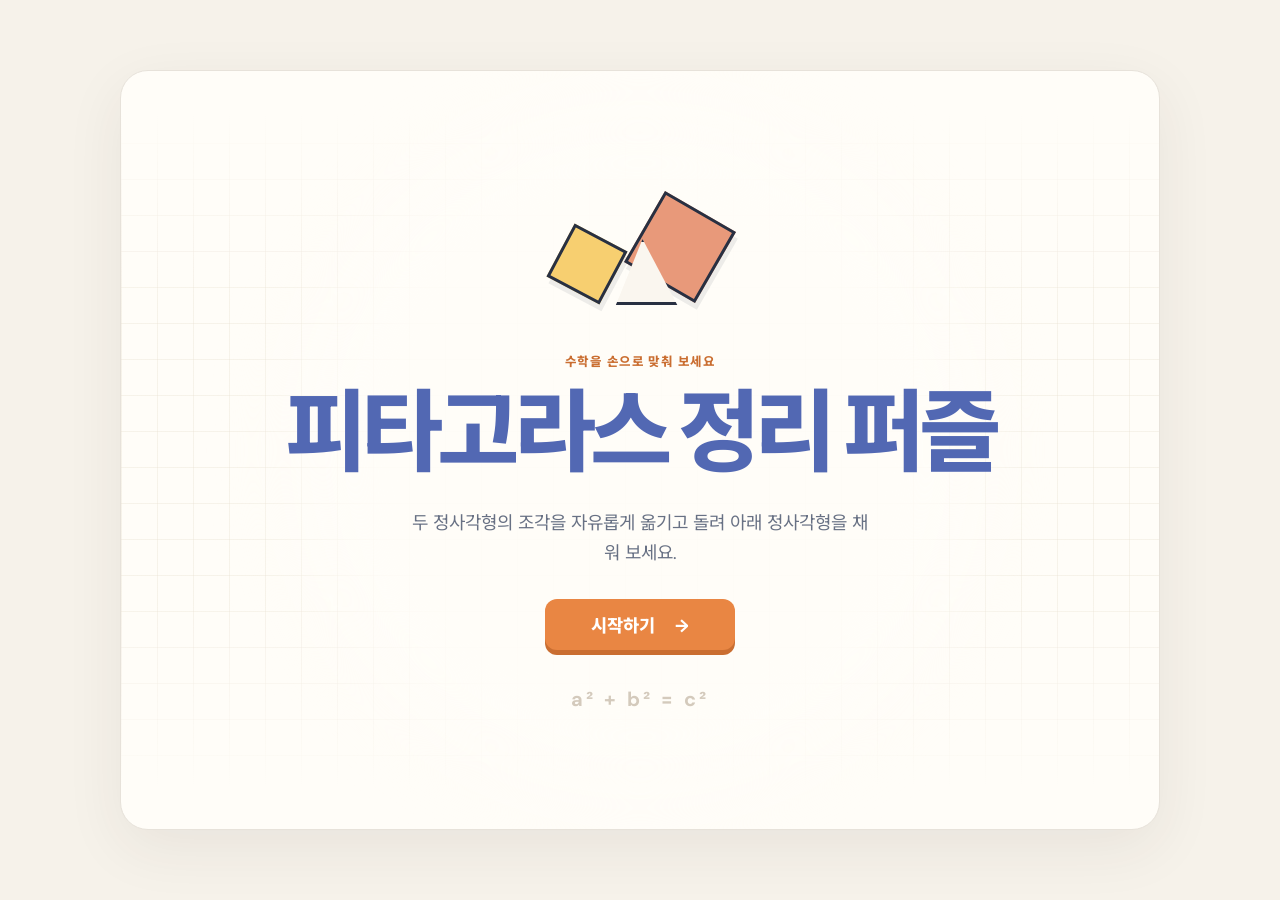
==== commit 46046254: "Accept names on puzzle submissions and fit desktop viewport" ====
--- a/index.html
+++ b/index.html
@@ -6,10 +6,10 @@
     <meta name="theme-color" content="#f6f2ea" />
     <meta name="description" content="조각을 직접 옮기고 돌려 피타고라스 정리를 완성하는 퍼즐" />
     <title>피타고라스 정리 퍼즐</title>
-    <link rel="stylesheet" href="styles.css?v=9" />
-    <script src="ebs-levels.js?v=6" defer></script>
+    <link rel="stylesheet" href="styles.css?v=10" />
+    <script src="ebs-levels.js?v=9" defer></script>
     <script src="submission-config.js?v=1" defer></script>
-    <script src="script.js?v=9" defer></script>
+    <script src="script.js?v=13" defer></script>
   </head>
   <body>
     <main class="app-shell">
@@ -52,14 +52,15 @@
           <div class="game-heading"><p id="level-number" class="eyebrow">퍼즐 01</p><h2 id="game-title">피타고라스 정리 퍼즐</h2></div>
           <div class="toolbar-group toolbar-right"><span id="timer" class="timer" aria-label="경과 시간">00:00</span><button id="game-reset" class="icon-button" type="button" aria-label="현재 퍼즐 다시 시작">↻</button></div>
         </header>
-        <p class="game-instruction">조각을 누른 채 끌어서 이동하세요. 조각을 선택한 뒤 아래 버튼으로 직접 회전할 수 있습니다.</p>
-        <div class="puzzle-wrap"><svg id="puzzle-stage" class="puzzle-stage" viewBox="-325 -280 650 720" role="img" aria-label="색 조각을 자유롭게 움직여 아래 정사각형을 채우는 퍼즐"></svg></div>
+        <p class="game-instruction">조각을 끌어서 이동하고, 선택한 뒤 아래 버튼으로 회전하거나 좌우 반전하세요.</p>
+        <div class="puzzle-wrap"><svg id="puzzle-stage" class="puzzle-stage" viewBox="0 0 520 583" role="img" aria-label="색 조각을 자유롭게 움직여 아래 정사각형을 채우는 퍼즐"></svg></div>
         <div class="piece-controls" aria-label="선택한 조각 조정">
           <span id="selected-piece-label" class="selected-piece-label">조각을 선택하세요</span>
           <button id="rotate-left" class="secondary-button" type="button" disabled>↶ 15°</button>
           <button id="rotate-left-fine" class="secondary-button fine-rotate" type="button" disabled>↶ 1°</button>
           <button id="rotate-right-fine" class="secondary-button fine-rotate" type="button" disabled>1° ↷</button>
           <button id="rotate-right" class="secondary-button" type="button" disabled>15° ↷</button>
+          <button id="flip-horizontal" class="secondary-button" type="button" disabled>좌우 반전</button>
         </div>
         <p class="game-footnote">선택한 조각은 방향키로 조금씩 이동할 수 있습니다. 스냅과 자동 완성 판정은 없습니다.</p>
         <button id="submit-button" class="primary-button submit-button" type="button">현재 퍼즐 제출하기</button>
@@ -75,10 +76,10 @@
 
     <dialog id="submit-dialog" class="app-dialog" aria-labelledby="submit-title">
       <h2 id="submit-title">퍼즐 제출</h2>
-      <p class="dialog-copy">현재 퍼즐 영역을 이미지로 제출합니다. 제출할 때마다 학번을 입력해 주세요.</p>
+      <p class="dialog-copy">현재 퍼즐 영역을 이미지로 제출합니다. 제출할 때마다 이름을 입력해 주세요.</p>
       <form id="submit-form">
-        <label class="field-label" for="student-number">학번</label>
-        <input id="student-number" type="text" inputmode="numeric" pattern="[0-9]{1,12}" maxlength="12" autocomplete="off" placeholder="예) 20101" required />
+        <label class="field-label" for="student-name">이름을 적어주세요.</label>
+        <input id="student-name" type="text" maxlength="40" autocomplete="name" placeholder="예) 김대청" required />
         <p id="submit-file-name" class="field-help"></p><p id="submit-error" class="form-error" role="alert"></p>
         <div class="dialog-actions"><button id="submit-cancel" class="secondary-button" type="button">취소</button><button id="submit-confirm" class="primary-button" type="submit">드라이브에 제출</button></div>
       </form>
--- a/styles.css
+++ b/styles.css
@@ -31,11 +31,11 @@
 
 [hidden] { display: none !important; }
 
-.app-shell { min-height: 100svh; padding: 28px; display: grid; place-items: center; }
+.app-shell { min-height: 100svh; padding: 24px; display: grid; place-items: center; }
 
 .screen {
-  width: min(1180px, 100%);
-  min-height: min(800px, calc(100svh - 56px));
+  width: min(1040px, 100%);
+  min-height: min(760px, calc(100svh - 48px));
   background: var(--paper);
   border: 1px solid #e7e2da;
   border-radius: 28px;
@@ -113,8 +113,8 @@
 .game-instruction, .game-footnote { text-align: center; color: var(--muted); line-height: 1.5; font-size: .91rem; }
 .game-instruction { margin: 18px 16px 0; }
 .game-footnote { margin: 8px 16px 0; font-size: .78rem; }
-.puzzle-wrap { width: min(100%, 850px); margin: auto; padding: 5px 22px 0; }
-.puzzle-stage { display: block; width: 100%; height: auto; touch-action: none; user-select: none; -webkit-user-select: none; }
+.puzzle-wrap { display: flex; justify-content: center; width: 100%; margin: auto; padding: 5px 22px 0; }
+.puzzle-stage { display: block; width: 100%; height: auto; max-width: min(615px, 56svh); touch-action: none; user-select: none; -webkit-user-select: none; }
 .source-piece { cursor: grab; filter: drop-shadow(0 2px 1px #39342e2b); }
 .source-piece:active, .source-piece.is-dragging { cursor: grabbing; filter: drop-shadow(0 10px 7px #39342e4a); }
 
@@ -150,6 +150,7 @@
   .timer { min-width: 58px; min-height: 35px; padding: 0 5px; font-size: .78rem; }
   .game-instruction { font-size: .82rem; margin-top: 13px; }
   .puzzle-wrap { width: 100%; padding: 0 5px; }
+  .puzzle-stage { max-width: none; }
   .game-footnote { margin-top: 0; }
   .piece-controls { gap: 5px; padding: 8px; }
   .selected-piece-label { width: 100%; }
